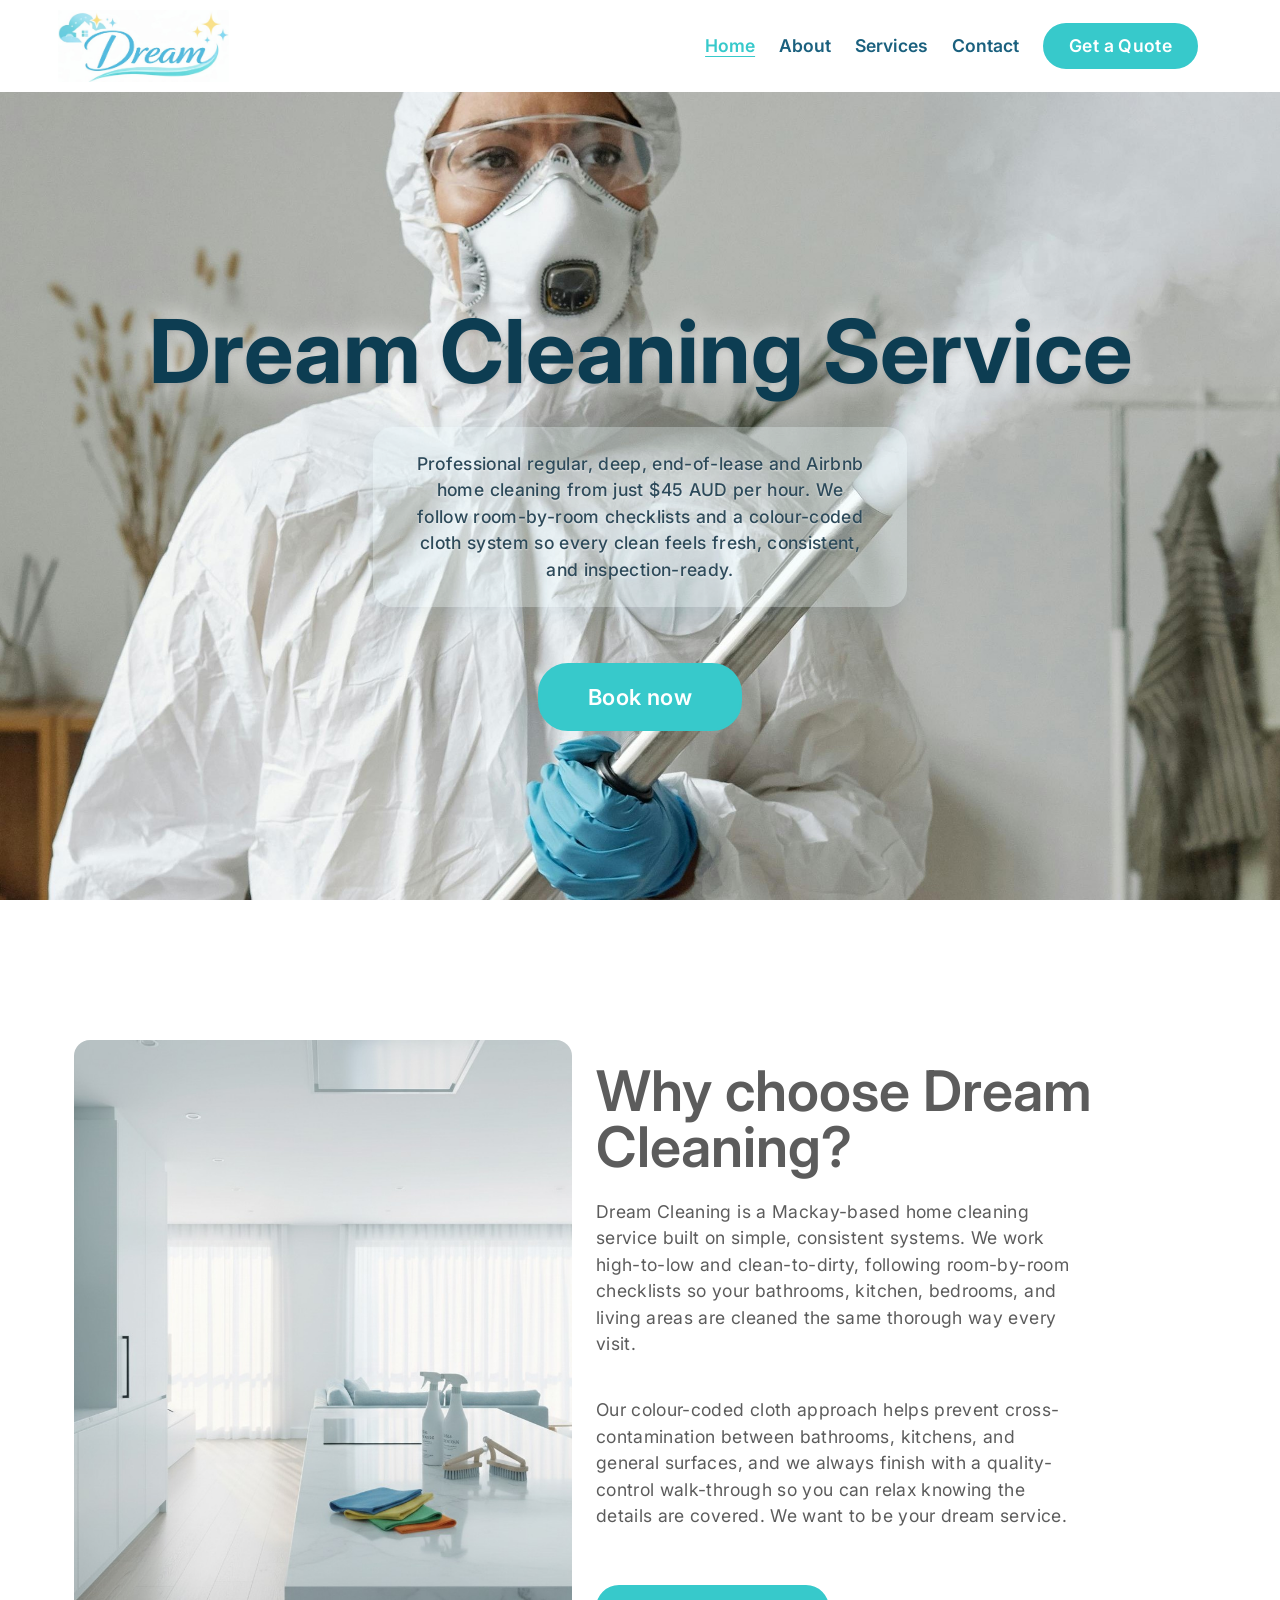
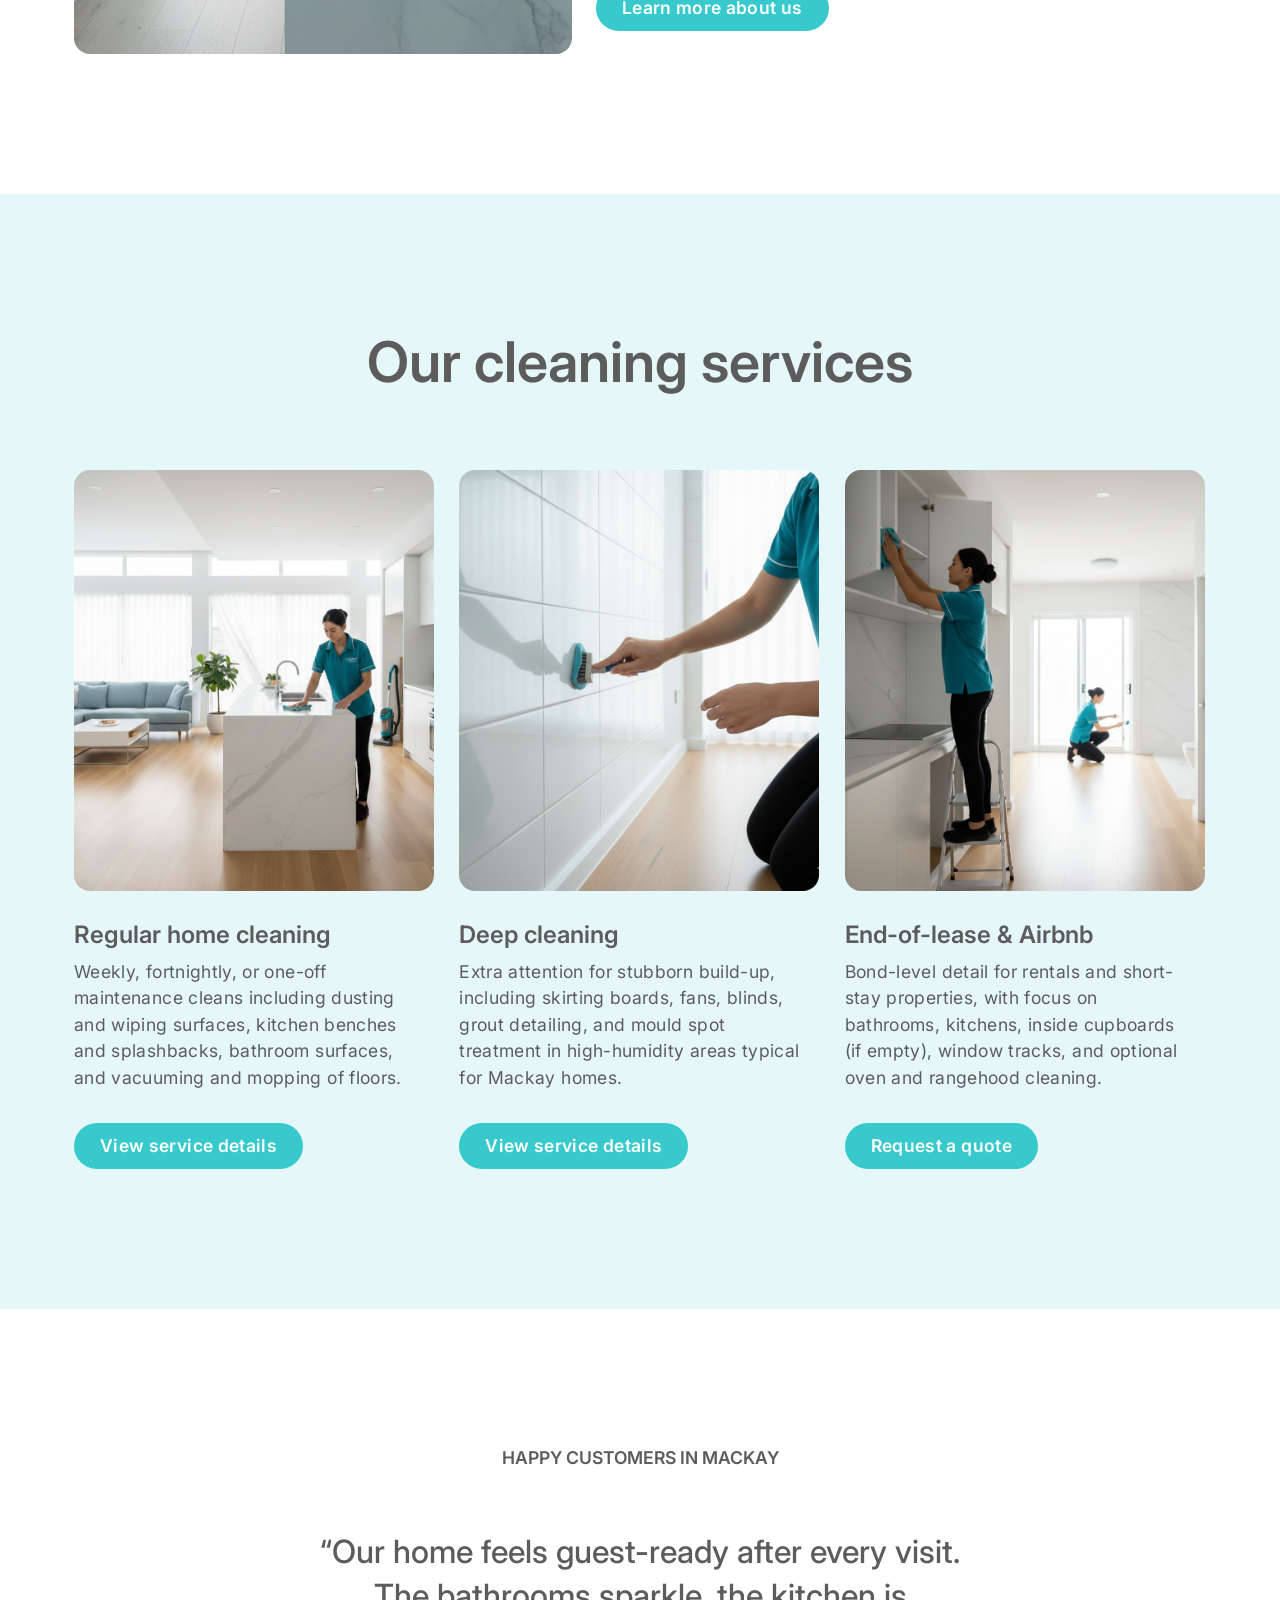
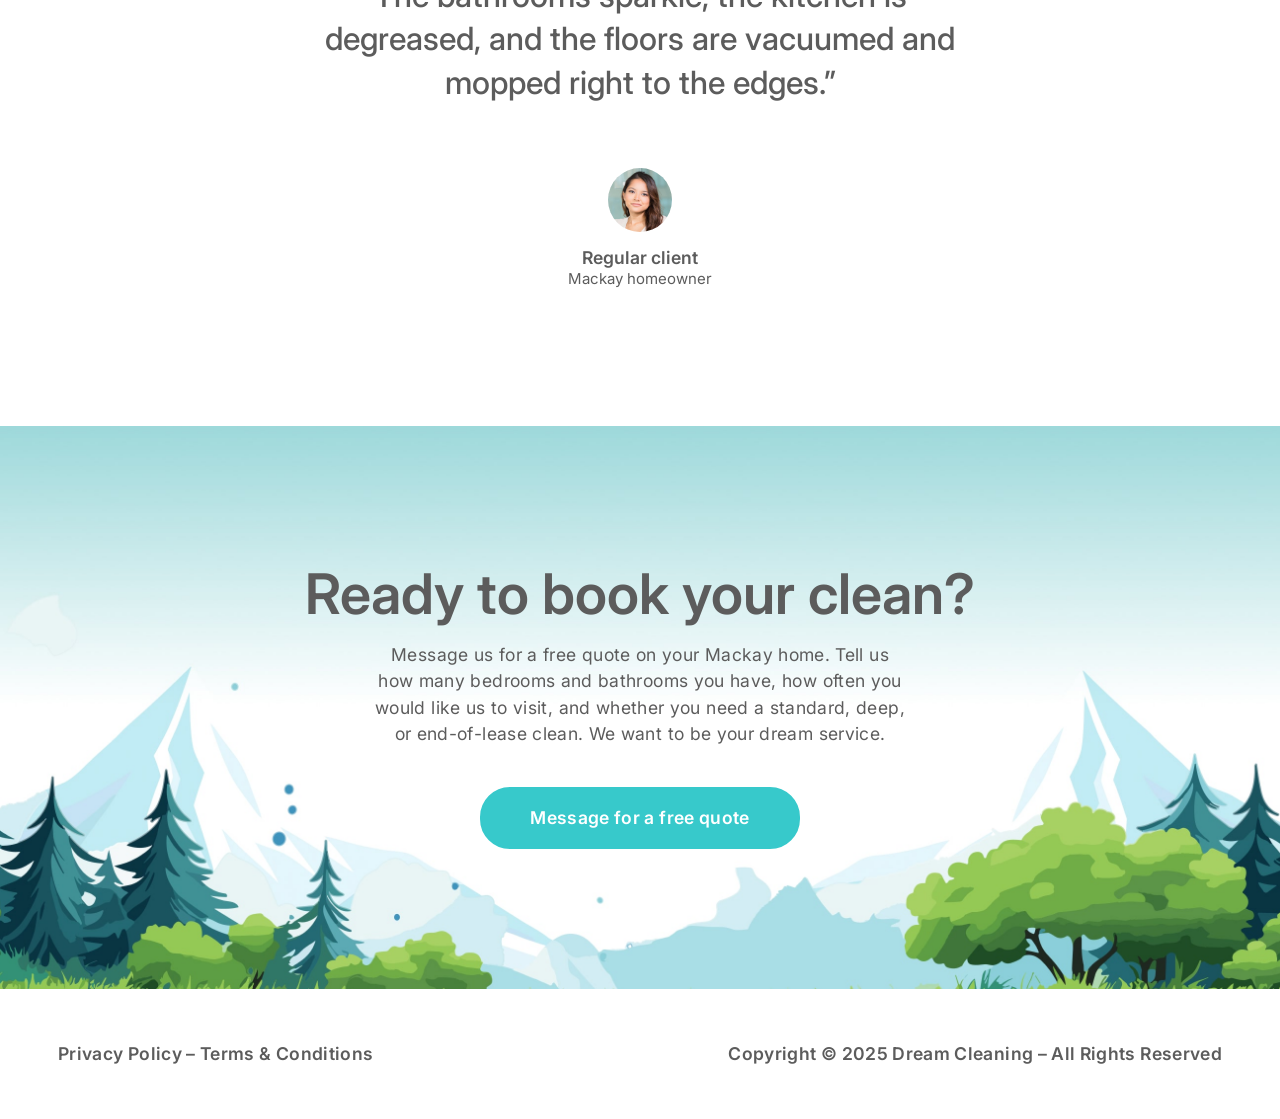
==== index.html @ e66a00f9 "Add initial Dream Cleaning website Add full site scaffold and assets for the Dream Cleaning website." ====
<!DOCTYPE html>
<html lang="en">

<head>
  <meta charset="UTF-8" />
  <meta name="viewport" content="width=device-width, initial-scale=1.0" />
  <link rel="icon" type="image/png" href="images/favicon.png" />
  <title>Dream Cleaning Service | Home Cleaning in Mackay</title>
  <link rel="stylesheet" href="css/style.css" />
</head>

<body>
  <div class="wrapper">
    <header class="header">
      <div class="header__container">
        <a href="index.html" class="header__logo logo"><img src="images/logo.png" alt="Dream Cleaning" /></a>
        <div class="header__navigation">
          <div class="header__menu menu">
            <nav class="menu__body">
              <nav class="menu__body">
                <ul class="menu__list">
                  <li class="menu__item"><a href="index.html" class="menu__link menu__link--active">Home</a></li>
                  <li class="menu__item"><a href="about.html" class="menu__link">About</a></li>
                  <li class="menu__item"><a href="services.html" class="menu__link">Services</a></li>
                  <li class="menu__item"><a href="contact.html" class="menu__link">Contact</a></li>
                </ul>
                <a href="contact.html" class="actions-header__button">Get a Quote</a>
              </nav>
          </div>
          <div class="header__actions actions-header">
            <button type="button" class="menu__icon icon-menu"><span></span></button>
          </div>
        </div>
      </div>
    </header>
    <main class="page">
      <section class="page__main main">
        <div class="main__container">
          <h1 class="main__title">Dream Cleaning Service</h1>
          <div class="main__text">
            Professional regular, deep, end-of-lease and Airbnb home cleaning from just $45 AUD per hour. We follow
            room-by-room checklists and a colour-coded cloth system so every clean feels fresh, consistent, and
            inspection-ready.
          </div>
          <a href="#" class="main__button">Book now</a>
        </div>
      </section>
      <section class="page__about about">
        <div class="about__container">
          <div class="about__image"><img src="images/Home/Home-About.jpg" alt="img" /></div>
          <div class="about__content">
            <h2 class="about__title title">Why choose Dream Cleaning?</h2>
            <div class="about__text">
              <p>
                Dream Cleaning is a Mackay-based home cleaning service built on simple, consistent systems. We work
                high-to-low and clean-to-dirty, following room-by-room checklists so your bathrooms, kitchen,
                bedrooms, and living areas are cleaned the same thorough way every visit.
              </p>
              <p>
                Our colour-coded cloth approach helps prevent cross-contamination between bathrooms, kitchens, and
                general surfaces, and we always finish with a quality-control walk-through so you can relax knowing
                the details are covered. We want to be your dream service.
              </p>
            </div>
            <a href="about.html" class="about__button button">Learn more about us</a>
          </div>
        </div>
      </section>
      <section class="page__services services">
        <div class="services__container">
          <h2 class="services__title title">Our cleaning services</h2>
          <div class="services__row">
            <div class="services__column">
              <div class="services__item item-services">
                <a class="item-services__top" href="#">
                  <div class="item-services__image">
                    <img src="images/Home/Home-Service-1.png" alt="img" />
                  </div>
                  <h3 class="item-services__title">Regular home cleaning</h3>
                </a>
                <div class="item-services__text">
                  Weekly, fortnightly, or one-off maintenance cleans including dusting and wiping surfaces, kitchen
                  benches and splashbacks, bathroom surfaces, and vacuuming and mopping of floors.
                </div>
                <a href="services.html" class="item-services__button button">View service details</a>
              </div>
            </div>
            <div class="services__column">
              <div class="services__item item-services">
                <a class="item-services__top" href="#">
                  <div class="item-services__image">
                    <img src="images/Home/Home-Service-2.png" alt="img" />
                  </div>
                  <h3 class="item-services__title">Deep cleaning</h3>
                </a>
                <div class="item-services__text">
                  Extra attention for stubborn build-up, including skirting boards, fans, blinds, grout detailing, and
                  mould spot treatment in high-humidity areas typical for Mackay homes.
                </div>
                <a href="services.html" class="item-services__button button">View service details</a>
              </div>
            </div>
            <div class="services__column">
              <div class="services__item item-services">
                <a class="item-services__top" href="#">
                  <div class="item-services__image">
                    <img src="images/Home/Home-Service-3.png" alt="img" />
                  </div>
                  <h3 class="item-services__title">End-of-lease & Airbnb</h3>
                </a>
                <div class="item-services__text">
                  Bond-level detail for rentals and short-stay properties, with focus on bathrooms, kitchens, inside
                  cupboards (if empty), window tracks, and optional oven and rangehood cleaning.
                </div>
                <a href="services.html" class="item-services__button button">Request a quote</a>
              </div>
            </div>
          </div>
        </div>
      </section>
      <section class="page__testimonial testimonial">
        <div class="testimonial__container">
          <h3 class="testiomonial__caption">Happy customers in Mackay</h3>
          <h2 class="testimonial__title title">
            “Our home feels guest-ready after every visit. The bathrooms sparkle, the kitchen is degreased, and the
            floors are vacuumed and mopped right to the edges.”
          </h2>
          <div class="testimonial__item item-testimonial">
            <div class="item-testimonial__image">
              <img src="images/Home/Home-Testimonial.jpg" alt="user" />
            </div>
            <h4 class="item-testimonial__title">Regular client</h4>
            <div class="item-testimonial__caption">Mackay homeowner</div>
          </div>
        </div>
      </section>
      <section class="page__outro outro outro_home">
        <div class="outro__container">
          <h2 class="outro__title title">Ready to book your clean?</h2>
          <div class="outro__text">
            Message us for a free quote on your Mackay home. Tell us how many bedrooms and bathrooms you have, how
            often you would like us to visit, and whether you need a standard, deep, or end-of-lease clean. We want to
            be your dream service.
          </div>
          <a href="contact.html" class="outro__button button">Message for a free quote</a>
        </div>
      </section>
    </main>
    <footer class="footer">
      <div class="footer__container">
        <a href="#" class="footer__policy">Privacy Policy – Terms & Conditions</a>
        <div class="footer__copyright">Copyright © 2025 Dream Cleaning – All Rights Reserved</div>
      </div>
    </footer>
  </div>
  <script src="js/script.js"></script>
</body>

</html>
---- css/style.css ----
@import url("reset.css");

@import url("https://fonts.googleapis.com/css?family=Inter:regular,500,600,700&display=swap");

:root {
  /* Dream Cleaning theme (logo + brochure) */
  --color-primary: #1A607E;
  --color-accent: #37C9CB;
  --color-secondary: #44A4CA;
  --color-bg-light: #E6F7FA;
  --color-text: #5C5C5C;
  --color-text-heading: #1A607E;
  --color-success: #61D8CC;
  --color-accent-gold: #FCCD47;
  --color-white: #FFFFFF;
}

/* ************COMMON************ */

.logo {
  font-weight: 700;
  font-size: 2.25rem;
}

body {
  font-family: "Inter", sans-serif;
  font-size: 1.1rem;
  color: var(--color-text);
}

[class*="__container"] {
  max-width: 72.624rem;
  margin: 0 auto;
  padding: 0 0.938rem;
}

.button {
  font-weight: 600;
  display: inline-block;
  padding: 0.75rem 1.5rem;
  border-radius: 30px;
  transition: all 0.3s;
  color: var(--color-white);
  background-color: var(--color-accent);
  border: 2px solid var(--color-accent);
  letter-spacing: 0.02em;
}

.button:hover {
  background-color: var(--color-primary);
  border-color: var(--color-primary);
  color: var(--color-white);
}

.title {
  font-size: 3.5rem;
  font-weight: 600;
}

.wrapper {
  min-height: 100%;
  display: -webkit-box;
  display: -ms-flexbox;
  display: flex;
  -webkit-box-orient: vertical;
  -webkit-box-direction: normal;
  -ms-flex-direction: column;
  flex-direction: column;
  overflow: hidden;
}

/* ************HEADER************ */

.header {
  position: absolute;
  top: 0;
  left: 0;
  width: 100%;
  background: var(--color-white);
  z-index: 1000;
}

.header__container {
  display: flex;
  align-items: center;
  justify-content: space-between;
  min-height: 5.75rem;
  flex-wrap: wrap;
  max-width: 74.624rem;
}

.header__logo {
  position: relative;
  z-index: 2;
}

.header__logo img {
  height: 72px;
  width: auto;
  display: block;
}

.header__navigation {
  display: flex;
  align-items: center;
  gap: 1.5rem;
  flex-wrap: wrap;
}

.menu__body {
  display: flex;
  align-items: center;
  gap: 1.5rem;
}

.menu__link {
  font-weight: 600;
  position: relative;
  color: var(--color-primary);
}

.menu__link:hover {
  color: var(--color-accent);
}

.menu__link--active {
  color: var(--color-accent);
  text-decoration: underline;
  text-underline-offset: 0.25em;
}

.actions-header {
  display: flex;
  align-items: center;
  gap: 0.624rem;
}

.icon-menu {
  display: none;
}

.actions-header__button {
  font-weight: 600;
  display: inline-block;
  padding: 0.75rem 1.5rem;
  border-radius: 30px;
  transition: all 0.3s;
  position: relative;
  z-index: 2;
  color: var(--color-white);
  background-color: var(--color-accent);
  border: 2px solid var(--color-accent);
  letter-spacing: 0.02em;
}

.actions-header__button:hover {
  background-color: var(--color-primary);
  border-color: var(--color-primary);
  color: var(--color-white);
}

/* ****************PAGES**************** */
.page__main {
  padding-bottom: 160px;
}

/* *****************HOME**************** */

.main {
  background: url("../images/Home/Home-Hero.jpg") center / cover no-repeat;
  min-height: 100vh;
}

.main__container {
  display: flex;
  flex-direction: column;
  justify-content: center;
  align-items: center;
  text-align: center;
  padding-top: 19.188rem;
}

.main__caption {
  text-transform: uppercase;
  margin-bottom: 1rem;
  font-weight: 600;
  color: #0d3d52;
  text-shadow: 0 0 20px rgba(255, 255, 255, 0.9), 0 1px 3px rgba(0, 0, 0, 0.15), 0 2px 6px rgba(0, 0, 0, 0.1);
}

.main__title {
  font-size: 5.5rem;
  font-weight: 700;
  margin-bottom: 2rem;
  color: #0d3d52;
  text-shadow: 0 0 24px rgba(255, 255, 255, 0.95), 0 2px 4px rgba(0, 0, 0, 0.2), 0 4px 12px rgba(0, 0, 0, 0.12);
}

.main__text {
  margin-bottom: 3.5rem;
  max-width: 33.375rem;
  padding: 1.5rem 2.25rem;
  line-height: 150%;
  letter-spacing: 0.02em;
  font-weight: 500;
  color: #2d4a5a;
  background: rgba(230, 247, 250, 0.3);
  border-radius: 20px;
  box-shadow: 0 4px 24px rgba(26, 96, 126, 0.08);
  text-shadow: 0 1px 2px rgba(255, 255, 255, 0.6);
}

.main__button {
  font-weight: 600;
  display: inline-block;
  padding: 1.25rem 3rem;
  border-radius: 30px;
  transition: all 0.3s;
  color: var(--color-white);
  background-color: var(--color-accent);
  border: 2px solid var(--color-accent);
  letter-spacing: 0.02em;
  font-size: 1.375rem;
  line-height: 110%;
}

.main__button:hover {
  background-color: var(--color-primary);
  border-color: var(--color-primary);
  color: var(--color-white);
}

.outro_home {
  background: url("../images/Home/CTA.jpg") center / cover no-repeat;
}

/* ************ABOUT**************** */

.main_about {
  background: url("../images/About/About-Hero.jpg") center / cover no-repeat;
}

.about__container {
  display: flex;
  align-items: center;
  justify-content: space-between;
  gap: 1.5rem;
  padding-top: 8.75rem;
  padding-bottom: 8.75rem;
}

.about__image {
  position: relative;
  max-width: 552px;
  height: 614px;
}

.about__image img {
  border-radius: 16px;
  max-width: 100%;
  height: 100%;
  object-fit: cover;
}

.about__title {
  margin-bottom: 1.5rem;
}

.about__text {
  max-width: 30rem;
  letter-spacing: 0.02em;
  line-height: 150%;
  margin-bottom: 3.5rem;
}

.about__text p:not(:last-child) {
  margin-bottom: 2.5rem;
}

.outro_about {
  background: url("../images/About/CTA.jpg") center / cover no-repeat;
}

/* **************SERVICES**************** */

.main_services {
  background: url("../images/Services/Services-Hero.jpg") center / cover no-repeat;
}

.services {
  background-color: var(--color-bg-light);
}

.services__container {
  padding-top: 8.75rem;
  padding-bottom: 8.75rem;
}

.services__title {
  text-align: center;
  margin-bottom: 5rem;
}

.services__row {
  display: grid;
  grid-template-columns: repeat(3, 1fr);
  gap: 1.5rem;
}

.item-services {
  display: flex;
  flex-direction: column;
  align-items: start;
  min-height: 100%;
}

.item-services__image {
  margin-bottom: 2rem;
  max-width: 360px;
  height: 421px;
}

.item-services__image img {
  max-width: 100%;
  height: 100%;
  object-fit: cover;
  border-radius: 16px;
}

.item-services__title {
  font-size: 1.5rem;
  font-weight: 600;
  margin-bottom: 0.75rem;
}

.item-services__text {
  max-width: 21.5rem;
  line-height: 150%;
  margin-bottom: 2rem;
  flex-grow: 1;
  letter-spacing: 0.02em;
}

.item-services__button:hover {
  background-color: var(--color-primary);
  border-color: var(--color-primary);
  color: var(--color-white);
}

.outro_services {
  background: url("../images/Services/CTA.jpg") center / cover no-repeat;
}

/* ************TESTIMONIAL**************** */

.testimonial__container {
  display: flex;
  justify-content: center;
  align-items: center;
  text-align: center;
  flex-direction: column;
  padding-top: 8.75rem;
  padding-bottom: 8.75rem;
}

.testiomonial__caption {
  margin-bottom: 4rem;
  font-weight: 600;
  text-transform: uppercase;
}

.testimonial__title {
  margin-bottom: 4rem;
  font-size: 2rem;
  max-width: 40.75rem;
  line-height: 136%;
  font-weight: 500;
}

.item-testimonial__image {
  max-width: 64px;
  margin: 0 auto;
  margin-bottom: 1.063rem;
  height: 64px;
}

.item-testimonial__image img {
  width: 100%;
  height: 100%;
  object-fit: cover;
  border-radius: 50%;
}

.item-testimonial__title {
  margin-bottom: 0.25rem;
  font-weight: 600;
}

.item-testimonial__caption {
  font-size: 0.938rem;
}

/* ****************OUTRO**************** */

.outro__container {
  padding-top: 8.75rem;
  padding-bottom: 8.75rem;
  display: flex;
  flex-direction: column;
  justify-content: center;
  align-items: center;
  text-align: center;
}

.outro__title {
  margin-bottom: 1.25rem;
}

.outro__text {
  max-width: 33.625rem;
  line-height: 150%;
  margin-bottom: 2.5rem;
  letter-spacing: 0.02em;
}

.outro__button {
  padding: 1.25rem 3rem;
}

/* ****************FOOTER**************** */

.footer {
  line-height: 150%;
}

.footer__container {
  padding-top: 3.25rem;
  padding-bottom: 3.25rem;
  max-width: 74.624rem;
  display: grid;
  grid-template-columns: 1fr 1fr;
  align-items: center;
}

.footer__policy {
  font-weight: 600;
  letter-spacing: 0.02em;
  justify-self: start;
}

.footer__copyright {
  font-weight: 600;
  letter-spacing: 0.02em;
  justify-self: end;
}

/* ****************ABOUT PAGE**************** */
.main__text_pages {
  max-width: 37.5rem;
}

.main__container_pages {
  padding-top: 300px;
}

.main_pages {
  min-height: 676px !important;
}

/* ****************SERVICES PAGE**************** */
.services-page__container {
  padding-top: 160px;
}

.services-page__item {
  margin-bottom: 132px;
}

.services-page__item:not(:last-child) {
  padding-bottom: 132px;
  margin-bottom: 132px;
  border-bottom: 1px solid rgba(48, 58, 77, 0.4);
}

.services-page__column {
  display: flex;
  align-items: center;
  gap: 97px;
}

.services-page__title {
  margin-bottom: 24px;
}

.services-page__text {
  margin-bottom: 56px;
  max-width: 480px;
  font-size: 18px;
  line-height: 150%;
  letter-spacing: 0.02em;
}

.services-page__text p:not(:last-child) {
  margin-bottom: 20px;
}

.services-page__img {
  max-width: 552px;
  height: 614px;
}

.services-page__img img {
  width: 100%;
  height: 100%;
  object-fit: cover;
  border-radius: 16px;
}

/* ****************CONTACT PAGE****************/

.main_contact {
  background: url("../images/Contact/Contact-Hero.jpg") center / cover no-repeat;
}

.contact__container {
  display: flex;
  justify-content: space-between;
  gap: 109px;
  padding-top: 140px;
  padding-bottom: 140px;
}

.contact__title {
  margin-bottom: 48px;
  font-weight: 600;
  line-height: 110%;
  font-size: 40px;
}

.connect-contact {
  display: flex;
  flex-direction: column;
  align-items: start;
  row-gap: 32px;
  margin-bottom: 40px;
  padding-bottom: 40px;
  border-bottom: 1px solid var(--color-bg-light);
}

.connect-contact__item {
  display: inline-flex;
  align-items: center;
  gap: 24px;
}

.connect-contant__type {
  margin-bottom: 4px;
  font-size: 18px;
  font-weight: 600;
  letter-spacing: 0.04em;
  line-height: 110%;
  text-transform: uppercase;
}

.connect-contact__label {
  font-size: 22px;
  line-height: 150%;
  letter-spacing: 0.02em;
}

.contact__links {
  display: flex;
  align-items: center;
  gap: 12px;
}

.contact__text {
  max-width: 545px;
  font-size: 18px;
  line-height: 150%;
}

.contact__text p:not(:last-child) {
  margin-bottom: 15px;
}

/* Map section (contact page) – full-width strip, same as original */
.page__map {
  width: 100%;
  overflow: hidden;
  padding: 0;
  margin: 0;
}

.page__map iframe {
  display: block;
  width: 100%;
  height: 482px;
  border: 0;
}

/* **************REVIEWS PAGE**************** */
.reviews__container {
  padding-top: 160px;
  padding-bottom: 160px;
}

.reviews__row {
  display: grid;
  grid-template-columns: repeat(3, 1fr);
  column-gap: 24px;
  row-gap: 96px;
}

.reviews__column {
  border: 1px solid var(--color-bg-light);
  border-radius: 8px;
}

.reviews__item {
  padding-top: 48px;
  padding-bottom: 56px;
  padding-right: 32px;
  padding-left: 32px;
}

.item-reviews {
  text-align: center;
  display: flex;
  flex-direction: column;
  justify-content: center;
  align-items: center;
}

.item-reviews__img {
  max-width: 46px;
  height: 36px;
  margin: 0 auto;
  margin-bottom: 46px;
}

.item-reviews__img img {
  width: 100%;
  height: 100%;
  object-fit: cover;
}

.item-reviews__text {
  margin-bottom: 40px;
  font-size: 18px;
  letter-spacing: 0.02em;
  line-height: 150%;
}

.item-reviews__author {
  font-weight: 600;
  font-size: 18px;
  letter-spacing: 0.01em;
  margin-bottom: 10px;
}

.item-reviews__geo {
  font-size: 14px;
  letter-spacing: 0.002em;
}

/* ******************PRICING PAGE******************** */
.pricing__container {
  padding-top: 140px;
  padding-bottom: 140px;
  display: flex;
  flex-direction: column;
  justify-content: center;
  align-items: center;
}

.pricing__caption {
  font-size: 24px;
  font-weight: 600;
  margin-bottom: 12px;
  letter-spacing: 4%;
}

.pricing__title {
  font-weight: 600;
  font-size: 72px;
  margin-bottom: 24px;
}

.pricing__text {
  font-size: 22px;
  letter-spacing: 2%;
  margin-bottom: 88px;
}

.pricing__row {
  display: flex;
  align-items: start;
  gap: 24px;
}

.pricing__column {
  border: 2px solid var(--color-bg-light);
  border-radius: 8px;
}

.pricing__item {
  padding: 40px;
  padding-bottom: 48px;
}

.item-pricing__info {
  padding-bottom: 32px;
  border-bottom: 1px solid var(--color-bg-light);
  margin-bottom: 32px;
}

.item-pricing__label {
  font-weight: 600;
  font-size: 18px;
  letter-spacing: 1%;
  margin-bottom: 16px;
}

.item-pricing__cost {
  font-size: 72px;
  font-weight: 600;
  margin-bottom: 16px;
}

.item-pricing__list {
  margin-bottom: 64px;
}

.item-pricing__item {
  display: flex;
  align-items: center;
  gap: 6px;
}

.item-pricing__item::before {
  content: "";
  background: url("../img/pricing/check.svg") 0 0 no-repeat;
  width: 16px;
  height: 18px;
}

.item-pricing__item:not(:last-child) {
  margin-bottom: 12px;
}

.item-pricing__button {
  display: inline-block;
  font-size: 22px;
  letter-spacing: 0.02em;
  font-weight: 600;
  color: var(--color-white);
  padding: 20px 82px;
  background-color: var(--color-accent);
  border: 2px solid var(--color-accent);
  border-radius: 30px;
  transition: all 0.3s;
}

.item-pricing__button:hover {
  background-color: var(--color-primary);
  border-color: var(--color-primary);
  color: var(--color-white);
}

.team {
  background-color: var(--color-bg-light);
}

.team__container {
  padding-top: 140px;
  padding-bottom: 140px;
  display: flex;
  flex-direction: column;
  justify-content: center;
  align-items: center;
}

.team__title {
  text-align: center;
  margin-bottom: 96px;
  max-width: 483px;
}

.team__row {
  display: grid;
  column-gap: 24px;
  row-gap: 96px;
  grid-template-columns: repeat(3, 1fr);
}

.team__item {
  display: flex;
  flex-direction: column;
  justify-content: center;
  align-items: center;
}

.item-team__img {
  max-width: 360px;
  height: 363px;
  margin-bottom: 40px;
}

.item-team__img img {
  width: 100%;
  height: 100%;
  border-radius: 8px;
  object-fit: cover;
}

.item-team__name {
  max-width: 186px;
  font-size: 32px;
  font-weight: 600;
  line-height: 120%;
  text-align: center;
  margin-bottom: 12px;
}

.item-team__role {
  display: flex;
  align-items: center;
  gap: 6px;
  margin-bottom: 26px;
  letter-spacing: 2%;
}

.item-team__role span {
  display: flex;
  align-items: center;
  gap: 6px;
}

.item-team__role span::after {
  content: "";
  background: url("../img/team/icons/star.svg") 0 0 no-repeat;
  width: 12px;
  height: 12px;
}

.item-team__text {
  font-size: 16px;
  text-align: center;
  letter-spacing: 2%;
  line-height: 150%;
  max-width: 328px;
  margin-bottom: 20px;
}

.item-team__icons {
  display: flex;
  align-items: center;
  gap: 12px;
}

/* *************FAQ PAGE************** */
.faqs__container {
  padding-top: 140px;
  padding-bottom: 140px;
}

.faqs__title {
  text-align: center;
  margin-bottom: 80px;
}

.spollers-faq__item {
  width: 100%;
}

.spollers-faq__item:not(:last-child) {
  margin-bottom: 24px;
}

.spollers-faq__button {
  display: inline-block;
  border: 2px solid var(--color-bg-light);
  display: flex;
  align-items: center;
  justify-content: space-between;
  width: 100%;
  border-radius: 8px;
}

.spollers-faq__button span {
  padding-left: 40px;
  padding-top: 32px;
  padding-bottom: 32px;
  font-weight: 600;
}

.spollers-faq__button img {
  padding-right: 34.5px;
}

.spollers-faq__text {
  max-height: 0;
  overflow: hidden;
  width: 100%;
  display: block;
}

.spollers-faq__item.active .spollers-faq__text {
  max-height: 1000px;
  max-height: calc(1000px + 16px);
}

.spollers-faq__item.active .spollers-faq__button {
  border-bottom: none;
  border-radius: 8px 8px 0px 0px;
}

.spollers-faq__item.active .spollers-faq__button span {
  padding-bottom: 32px;
}

.spollers-faq__item.active .spollers-faq__button img {
  transform: translate(-34px, 0px) rotate(180deg);
}

.spollers-faq__inner {
  padding-top: 20px;
  padding-left: 40px;
  border: 2px solid var(--color-bg-light);
  border-radius: 0px 0px 8px 8px;
  line-height: 150%;
  padding-bottom: 20px;
  border-top: none;
  padding-right: 100px;
}

/* ****************TEAM PAGE**************** */
.director__container {
  padding-top: 140px;
  padding-bottom: 140px;
  display: flex;
  align-items: center;
  gap: 96px;
}

.director__title {
  margin-bottom: 16px;
}

.director__role {
  font-size: 22px;
  letter-spacing: 2%;
  margin-bottom: 40px;
}

.director__text {
  letter-spacing: 2%;
  line-height: 150%;
  max-width: 480px;
}

.director__text p:not(:last-child) {
  margin-bottom: 20px;
}

.director__img {
  max-width: 552px;
  height: 614px;
}

.director__img img {
  width: 100%;
  height: 100%;
  object-fit: cover;
  border-radius: 16px;
}

/* ****************GALLERY**************** */
.gallery__container {
  padding-bottom: 140px;
  padding-top: 140px;
}

.gallery__row {
  display: grid;
  grid-template-columns: repeat(3, 1fr);
  column-gap: 24px;
  row-gap: 96px;
  margin-bottom: 96px;
  justify-items: center;
}

.gallery__item {
  max-width: 360px;
  height: 407px;
}

.gallery__item img {
  width: 100%;
  height: 100%;
  object-fit: cover;
  border-radius: 16px;
}

.gallery__paggination {
  display: flex;
  align-items: center;
  justify-content: center;
  align-items: center;
  gap: 42px;
}

.gallery__paggination button:first-child {
  transform: translate(0px, 5px);
}

.gallery__paggination button:last-child {
  transform: rotate(-180deg) translate(0px, 5px);
}

.gallery_active {
  color: var(--color-white);
  padding: 10px 15px;
  background-color: var(--color-accent);
  border-radius: 100px;
  display: inline-block;
}

/* ****************RESOURCES**************** */
.resources__container {
  padding-top: 140px;
  padding-bottom: 140px;
  display: grid;
  grid-template-columns: repeat(3, 1fr);
  column-gap: 24px;
  row-gap: 96px;
  justify-items: center;
}

.resources__img {
  max-width: 360px;
  height: 330px;
  margin-bottom: 32px;
}

.resources__img img {
  width: 100%;
  height: 100%;
  object-fit: cover;
  border-radius: 12px;
}

.resources__title {
  font-weight: 600;
  font-size: 24px;
  margin-bottom: 12px;
}

.resources__text {
  letter-spacing: 2%;
  line-height: 150%;
  max-width: 243px;
  margin-bottom: 32px;
}

.resources__button {
  background-color: var(--color-accent);
  color: var(--color-white);
  font-weight: 600;
  letter-spacing: 0.02em;
  border: 2px solid var(--color-accent);
  border-radius: 30px;
  transition: all 0.3s;
}

.resources__button:hover {
  background-color: var(--color-primary);
  border-color: var(--color-primary);
  color: var(--color-white);
}

/* ****************ADAPTIVE**************** */

@media (max-width: 992px) {
  .services__row {
    grid-template-columns: 1fr;
    gap: 6rem;
    justify-items: center;
  }

  .item-services {
    text-align: center;
    align-items: center;
  }

  .page__main {
    padding-bottom: 80px;
  }
}

@media (min-width: 47.999rem) {
  .menu__list {
    display: flex;
    align-items: center;
    gap: 1.5rem;
    flex-wrap: wrap;
  }
}

@media (max-width: 995px) {
  .item-pricing__button {
    font-size: 19px;
  }
}

@media (max-width: 62.6875rem) {
  .resources__container {
    padding-top: 70px;
    padding-bottom: 70px;
    grid-template-columns: repeat(2, 1fr);
  }

  .gallery__paggination {
    gap: 27px;
  }

  .gallery__row {
    grid-template-columns: repeat(2, 1fr);
  }

  .team__row {
    grid-template-columns: repeat(2, 1fr);
    row-gap: 30px;
  }

  .director__container {
    flex-direction: column;
    padding-top: 70px;
    padding-bottom: 70px;
    gap: 10px;
    text-align: center;
  }

  .item-pricing {
    padding: 20px;
    padding-bottom: 30px;
  }

  .pricing__title {
    font-size: 39px;
  }

  .pricing__text {
    margin-bottom: 25px;
  }

  .item-pricing__button {
    padding: 16px 42px;
  }

  .footer__container {
    display: flex;
    flex-direction: column;
    align-items: center;
    padding: 2rem;
  }

  .footer__policy,
  .footer__copyright {
    justify-self: center;
    text-align: center;
    margin: 0.5rem 0;
  }

  .services-page__column {
    gap: 30px;
    font-size: 15px;
  }

  .services-page__title {
    font-size: 29px;
  }

  .reviews__row {
    grid-template-columns: repeat(2, 1fr);
    row-gap: 30px;
    column-gap: 10px;
  }

  .reviews__item {
    padding-left: 20px;
    padding-right: 20px;
    padding-bottom: 20px;
    padding-top: 20px;
    display: inline-block;
  }

  .item-reviews__text {
    font-size: 16px;
  }

  .item-reviews__author {
    font-size: 16px;
  }
}

@media (max-width: 47.999rem) {
  .spollers-faq__item.active .spollers-faq__button img {
    transform: translate(-10px, -10px) rotate(180deg);
  }

  .spollers-faq__button span {
    padding-top: 15px;
    padding-left: 10px;
    padding-bottom: 15px;
    font-weight: 600;
    font-size: 14px;
  }

  .spollers-faq__button img {
    padding-right: 10px;
  }

  .spollers-faq__inner {
    font-size: 16px;
    padding-left: 10px;
    line-height: 130%;
  }

  .pricing__container {
    text-align: center;
    padding-top: 70px;
    padding-bottom: 70px;
  }

  .pricing__row {
    flex-direction: column;
    justify-content: center;
    align-items: center;
  }

  .item-pricing__button {
    font-size: 17px;
    padding: 15px 32px;
  }

  .reviews__container {
    padding-top: 80px;
    padding-bottom: 80px;
  }

  .icon-menu {
    display: block;
    position: relative;
    -webkit-box-flex: 0;
    -ms-flex: 0 0 1.875rem;
    flex: 0 0 1.875rem;
    width: 1.875rem;
    height: 1.125rem;
    cursor: pointer;
    z-index: 5;
  }

  .icon-menu span,
  .icon-menu::before,
  .icon-menu::after {
    content: "";
    -webkit-transition: all 0.3s ease 0s;
    -o-transition: all 0.3s ease 0s;
    transition: all 0.3s ease 0s;
    right: 0;
    position: absolute;
    width: 100%;
    height: 0.125rem;
    background-color: #000;
  }

  .icon-menu::before {
    top: 0;
  }

  .icon-menu::after {
    bottom: 0;
  }

  .contact__container {
    flex-direction: column;
    padding-top: 80px;
    gap: 50px;
    padding-bottom: 80px;
  }

  .icon-menu span {
    top: calc(50% - 0.0625rem);
  }

  .menu-open .icon-menu span {
    width: 0;
  }

  .menu-open .icon-menu::before {
    top: calc(50% - 0.0625rem);
    -webkit-transform: rotate(-45deg);
    -ms-transform: rotate(-45deg);
    transform: rotate(-45deg);
  }

  .menu-open .icon-menu::after {
    bottom: calc(50% - 0.0625rem);
    -webkit-transform: rotate(45deg);
    -ms-transform: rotate(45deg);
    transform: rotate(45deg);
  }

  .menu__body {
    background-color: var(--color-white);
    position: fixed;
    top: 0;
    left: -100%;
    width: 100%;
    height: 100%;
    padding: 9.375rem 0.938rem 1.875rem 0.938rem;
    overflow: auto;
    flex-direction: column;
    row-gap: 5rem;
  }

  .menu__body::before {
    content: "";
    position: fixed;
    top: 0;
    left: -100%;
    width: 100%;
    min-height: 5.75rem;
    background-color: var(--color-white);
    border-bottom: 1px solid #000;
    z-index: 2;
  }

  .menu-open .menu__body {
    left: 0;
  }

  .menu-open .menu__body::before {
    left: 0;
  }

  .menu__item {
    text-align: center;
  }

  .menu__item:not(:last-child) {
    margin-bottom: 1.563rem;
  }

  .menu__link {
    font-size: 2rem;
  }

  .actions-header__button {
    padding: 0.75rem;
  }

  .main__container {
    padding-top: 12.5rem;
  }

  .main__container_pages {
    padding-top: 290px;
  }

  .main__title {
    font-size: 3rem;
  }

  .title {
    font-size: 2rem;
  }

  .about__content {
    display: flex;
    flex-direction: column;
    justify-content: center;
    align-items: center;
    text-align: center;
  }

  .about__container {
    flex-direction: column;
    padding-top: 4.375rem;
    padding-bottom: 4.375rem;
    gap: 4rem;
  }

  .services__container {
    padding-top: 4.375rem;
    padding-bottom: 4.375rem;
  }

  .testimonial__title {
    font-size: 1.5rem;
    margin-bottom: 2rem;
  }

  .testiomonial__caption {
    margin-bottom: 2rem;
  }

  .outro__container {
    padding-top: 4.375rem;
    padding-bottom: 4.375rem;
  }

  .logo {
    font-size: 1rem;
  }

  .services-page__column {
    flex-direction: column;
    justify-content: center;
    align-items: center;
    text-align: center;
    font-size: 20px;
    gap: 4rem;
  }
}

@media (max-width: 61.936rem) {
  .footer__container {
    flex-direction: column;
    justify-content: center;
    align-items: center;
    text-align: center;
    row-gap: 0.938rem;
  }

  .logo {
    font-size: 2rem;
  }
}

@media (max-width: 530px) {
  .reviews__row {
    grid-template-columns: 1fr;
  }

  .team__row {
    grid-template-columns: 1fr;
  }

  .gallery__row {
    grid-template-columns: 1fr;
  }

  .resources__container {
    grid-template-columns: 1fr;
  }
}
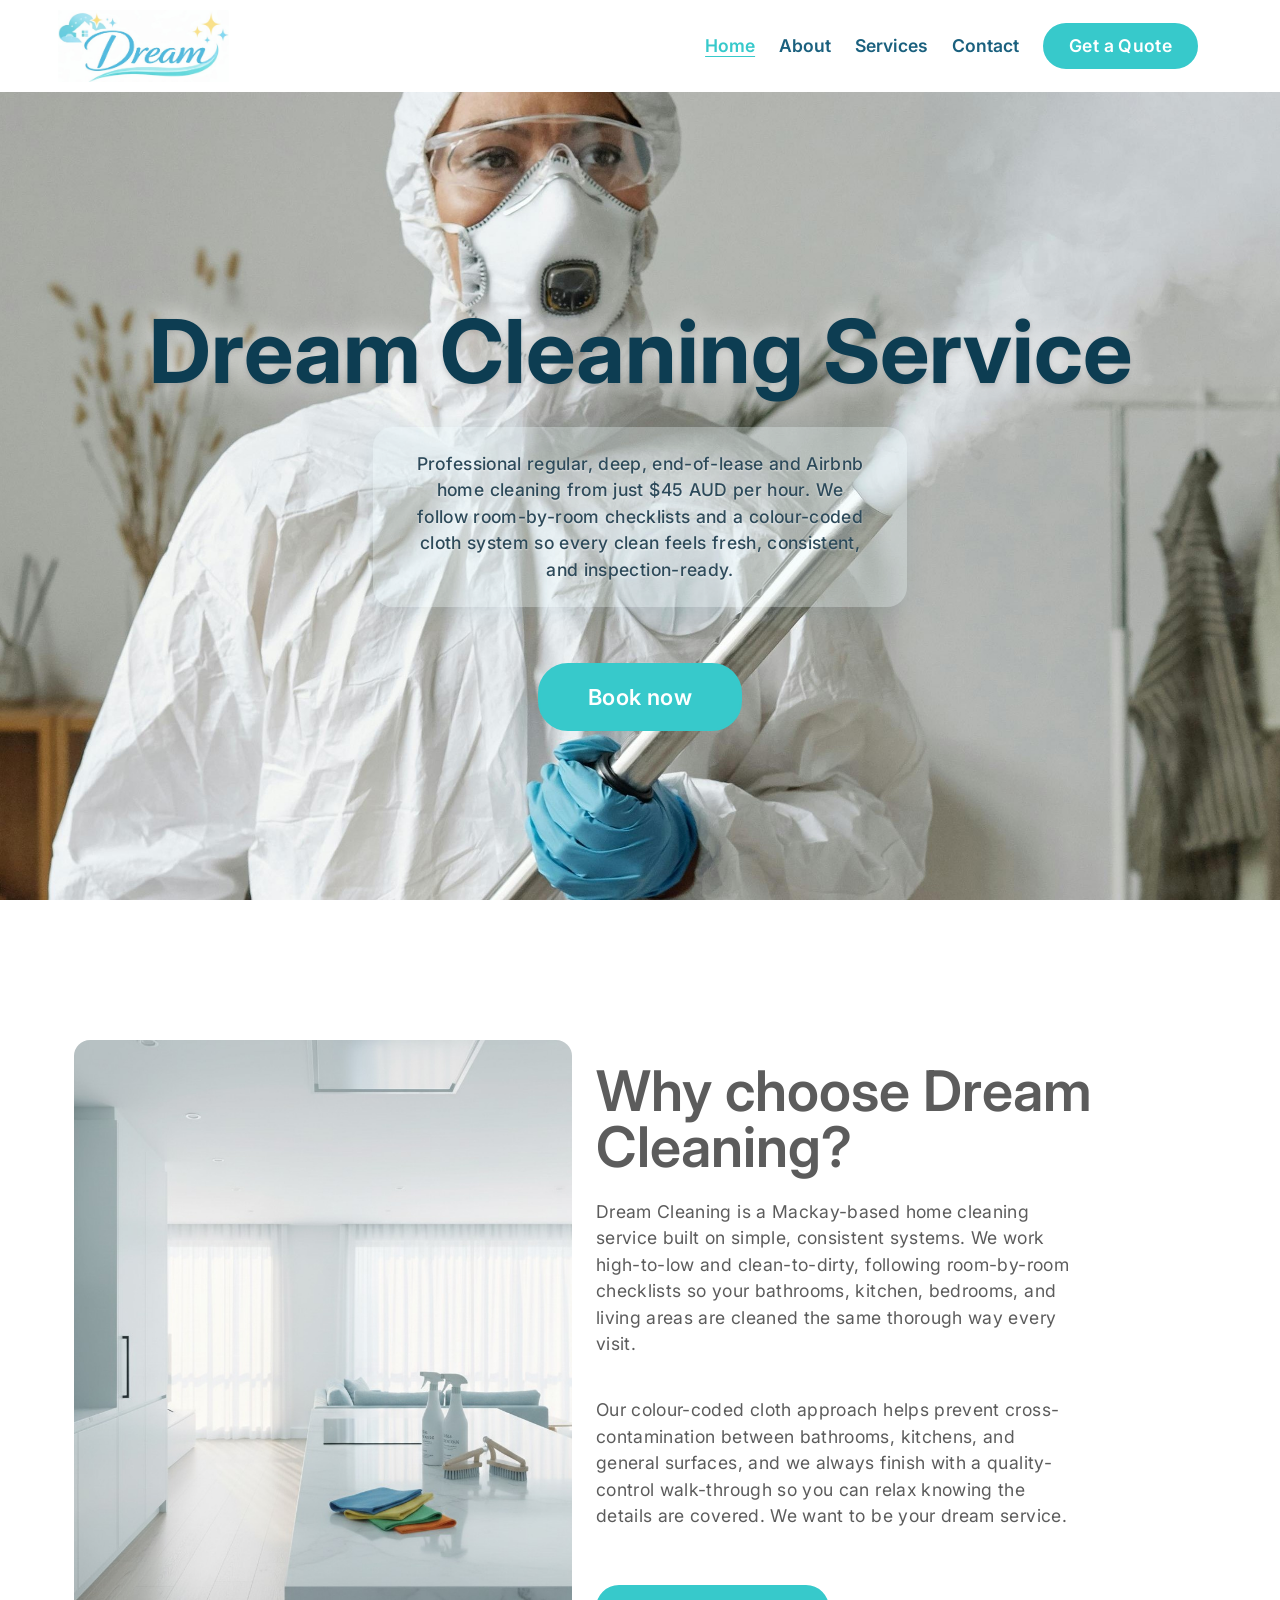
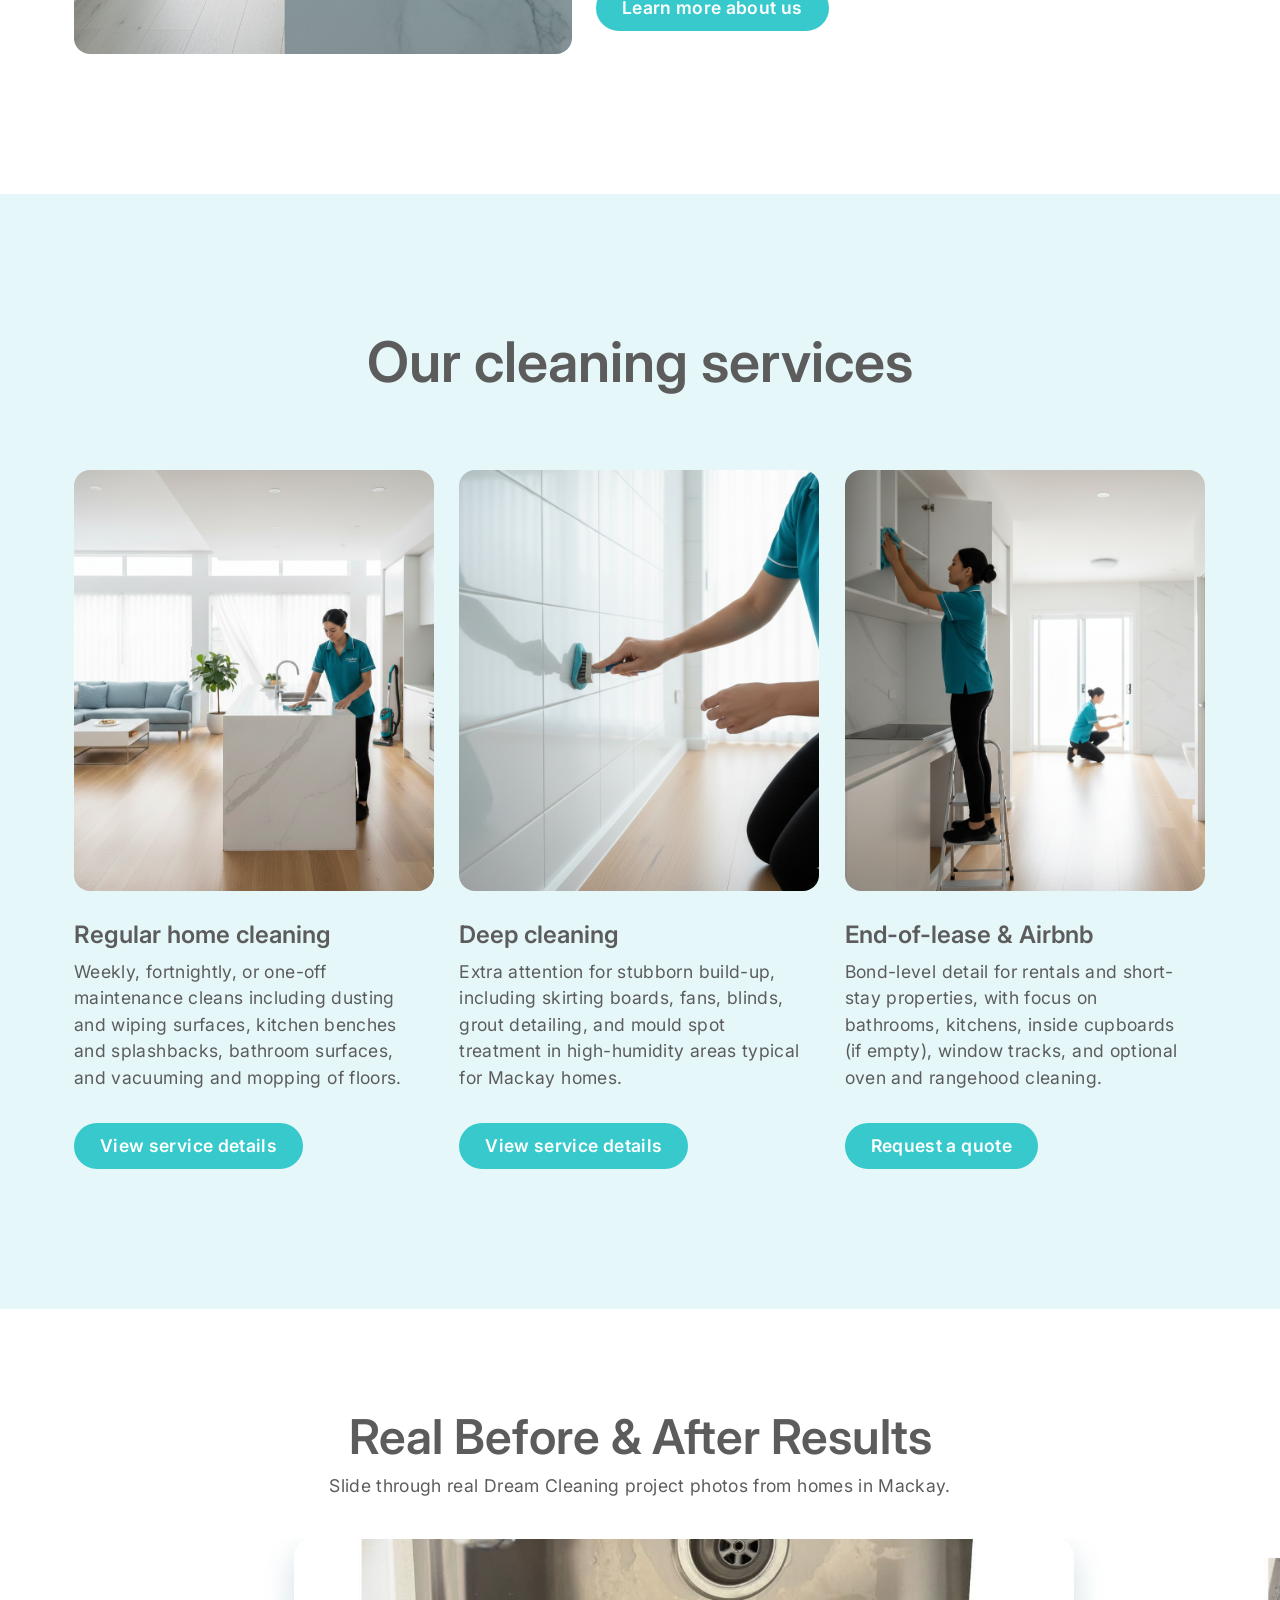
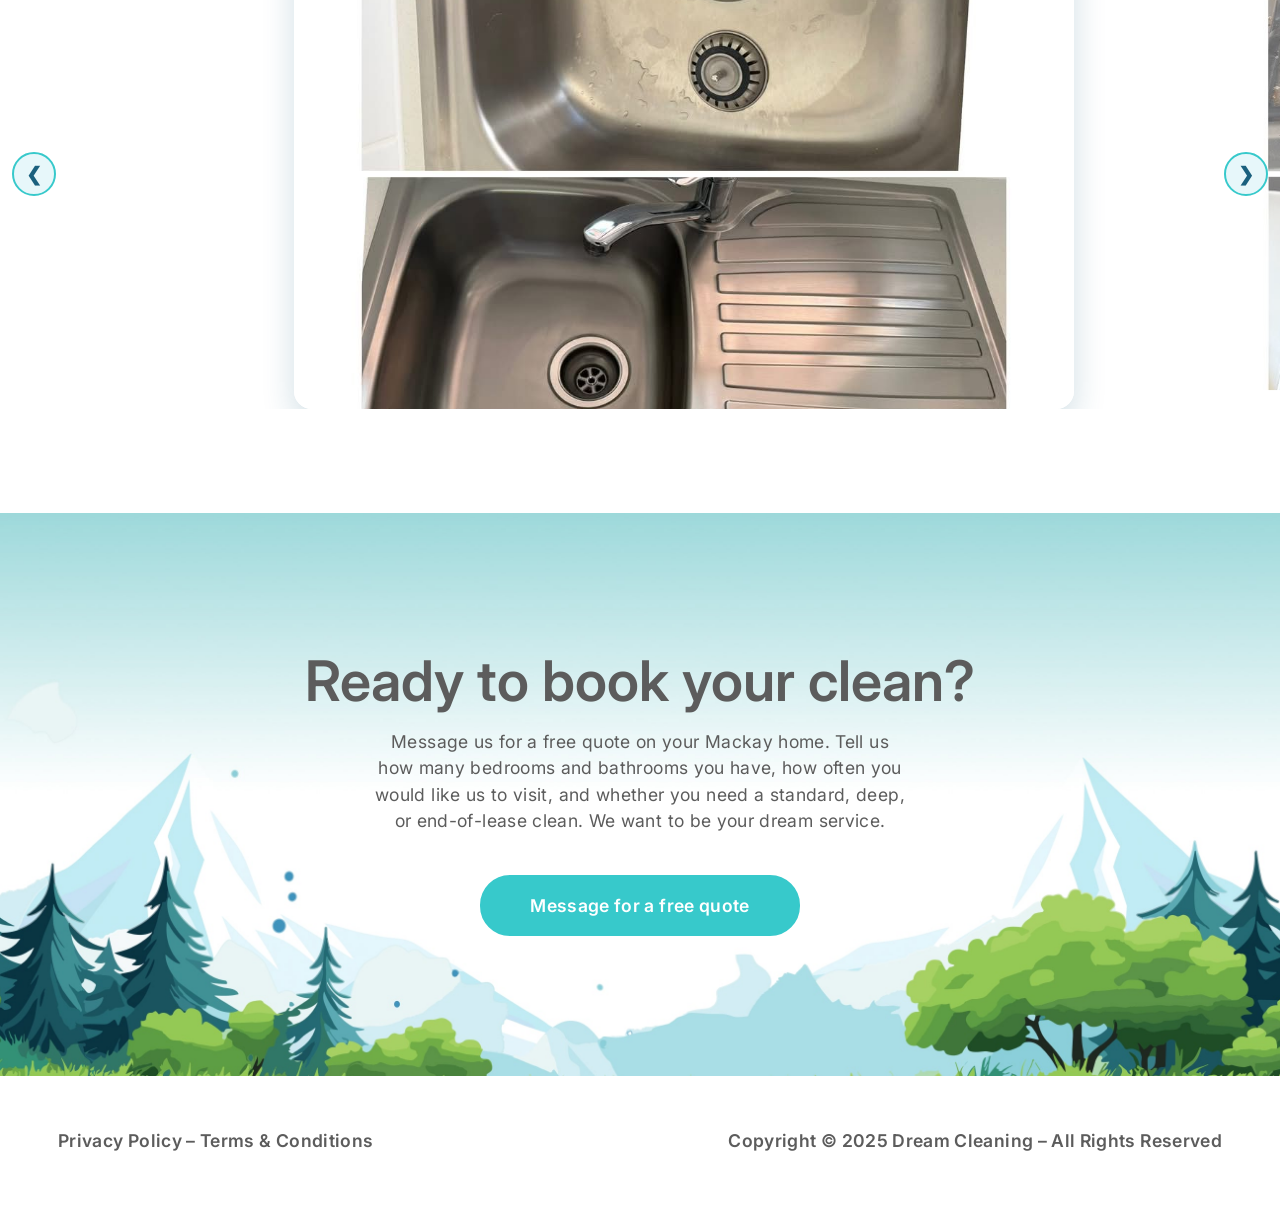
==== commit 3a0d54fc: "Added Before and After section to Home Page" ====
--- a/index.html
+++ b/index.html
@@ -118,19 +118,30 @@
           </div>
         </div>
       </section>
-      <section class="page__testimonial testimonial">
-        <div class="testimonial__container">
-          <h3 class="testiomonial__caption">Happy customers in Mackay</h3>
-          <h2 class="testimonial__title title">
-            “Our home feels guest-ready after every visit. The bathrooms sparkle, the kitchen is degreased, and the
-            floors are vacuumed and mopped right to the edges.”
-          </h2>
-          <div class="testimonial__item item-testimonial">
-            <div class="item-testimonial__image">
-              <img src="images/Home/Home-Testimonial.jpg" alt="user" />
+      <section class="page__results-carousel results-carousel">
+        <div class="results-carousel__container">
+          <h2 class="results-carousel__title title">Real Before & After Results</h2>
+          <p class="results-carousel__text">Slide through real Dream Cleaning project photos from homes in Mackay.</p>
+
+          <div class="results-carousel__viewport" data-results-carousel>
+            <button class="results-carousel__arrow results-carousel__arrow--prev" type="button" data-carousel-prev aria-label="Previous image">
+              <span aria-hidden="true">&#10094;</span>
+            </button>
+
+            <div class="results-carousel__track" data-carousel-track>
+              <article class="results-carousel__slide"><img src="images/Project_Photos/1.jpeg" alt="Before and after project photo 1" /></article>
+              <article class="results-carousel__slide"><img src="images/Project_Photos/2.jpeg" alt="Before and after project photo 2" /></article>
+              <article class="results-carousel__slide"><img src="images/Project_Photos/3.jpeg" alt="Before and after project photo 3" /></article>
+              <article class="results-carousel__slide"><img src="images/Project_Photos/4.jpeg" alt="Before and after project photo 4" /></article>
+              <article class="results-carousel__slide"><img src="images/Project_Photos/5.jpeg" alt="Before and after project photo 5" /></article>
+              <article class="results-carousel__slide"><img src="images/Project_Photos/6.jpeg" alt="Before and after project photo 6" /></article>
+              <article class="results-carousel__slide"><img src="images/Project_Photos/7.jpeg" alt="Before and after project photo 7" /></article>
+              <article class="results-carousel__slide"><img src="images/Project_Photos/8.jpeg" alt="Before and after project photo 8" /></article>
             </div>
-            <h4 class="item-testimonial__title">Regular client</h4>
-            <div class="item-testimonial__caption">Mackay homeowner</div>
+
+            <button class="results-carousel__arrow results-carousel__arrow--next" type="button" data-carousel-next aria-label="Next image">
+              <span aria-hidden="true">&#10095;</span>
+            </button>
           </div>
         </div>
       </section>
--- a/css/style.css
+++ b/css/style.css
@@ -351,53 +351,117 @@
   background: url("../images/Services/CTA.jpg") center / cover no-repeat;
 }
 
-/* ************TESTIMONIAL**************** */
-
-.testimonial__container {
-  display: flex;
-  justify-content: center;
-  align-items: center;
+/* ************RESULTS CAROUSEL**************** */
+
+.results-carousel__container {
+  max-width: 100%;
+  padding: 6.5rem 0;
+}
+
+.results-carousel__title {
   text-align: center;
-  flex-direction: column;
-  padding-top: 8.75rem;
-  padding-bottom: 8.75rem;
-}
-
-.testiomonial__caption {
-  margin-bottom: 4rem;
-  font-weight: 600;
-  text-transform: uppercase;
-}
-
-.testimonial__title {
-  margin-bottom: 4rem;
-  font-size: 2rem;
-  max-width: 40.75rem;
-  line-height: 136%;
-  font-weight: 500;
-}
-
-.item-testimonial__image {
-  max-width: 64px;
-  margin: 0 auto;
-  margin-bottom: 1.063rem;
-  height: 64px;
-}
-
-.item-testimonial__image img {
+  margin-bottom: 0.75rem;
+  font-size: clamp(2rem, 4vw, 3rem);
+}
+
+.results-carousel__text {
+  text-align: center;
+  max-width: 44rem;
+  margin: 0 auto 2.5rem;
+  line-height: 150%;
+  letter-spacing: 0.02em;
+}
+
+.results-carousel__viewport {
+  position: relative;
+  overflow: hidden;
+  width: 100%;
+  padding: 0 2.75rem;
+  touch-action: pan-y;
+}
+
+.results-carousel__track {
+  --slide-width: clamp(320px, 68vw, 780px);
+  --slide-height: clamp(220px, 42vw, 470px);
+  --slide-gap: 1.25rem;
+  --drag-offset: 0px;
+  display: flex;
+  gap: var(--slide-gap);
+  align-items: center;
+  will-change: transform;
+  transform: translateX(var(--track-offset, 0px)) translateX(var(--drag-offset));
+  transition: transform 0.45s ease;
+  opacity: 0;
+}
+
+.results-carousel__track.is-ready {
+  opacity: 1;
+}
+
+.results-carousel__track.is-dragging {
+  transition: none;
+  cursor: grabbing;
+}
+
+.results-carousel__slide {
+  flex: 0 0 var(--slide-width);
+  width: var(--slide-width);
+  height: var(--slide-height);
+  border-radius: 1.125rem;
+  overflow: hidden;
+  opacity: 0.35;
+  transform: scale(0.86);
+  transition: transform 0.45s ease, opacity 0.45s ease, box-shadow 0.45s ease;
+}
+
+.results-carousel__slide img {
   width: 100%;
   height: 100%;
   object-fit: cover;
+  display: block;
+}
+
+.results-carousel__slide.is-active {
+  opacity: 1;
+  transform: scale(1);
+  box-shadow: 0 14px 32px rgba(26, 96, 126, 0.2);
+}
+
+.results-carousel__slide.is-adjacent {
+  opacity: 0.62;
+  transform: scale(0.92);
+}
+
+.results-carousel__arrow {
+  position: absolute;
+  top: 50%;
+  transform: translateY(-50%);
+  width: 2.75rem;
+  height: 2.75rem;
   border-radius: 50%;
-}
-
-.item-testimonial__title {
-  margin-bottom: 0.25rem;
-  font-weight: 600;
-}
-
-.item-testimonial__caption {
-  font-size: 0.938rem;
+  border: 2px solid var(--color-accent);
+  background-color: rgba(230, 247, 250, 0.96);
+  color: var(--color-primary);
+  display: grid;
+  place-items: center;
+  font-size: 1.2rem;
+  font-weight: 700;
+  z-index: 3;
+  transition: all 0.3s ease;
+}
+
+.results-carousel__arrow--prev {
+  left: 0.75rem;
+}
+
+.results-carousel__arrow--next {
+  right: 0.75rem;
+}
+
+.results-carousel__arrow:hover {
+  background-color: var(--color-primary);
+  border-color: var(--color-primary);
+  color: var(--color-white);
 }
 
 /* ****************OUTRO**************** */
@@ -1398,13 +1462,8 @@
     padding-bottom: 4.375rem;
   }
 
-  .testimonial__title {
-    font-size: 1.5rem;
-    margin-bottom: 2rem;
-  }
-
-  .testiomonial__caption {
-    margin-bottom: 2rem;
+  .results-carousel__container {
+    padding: 4.375rem 0;
   }
 
   .outro__container {
@@ -1441,6 +1500,44 @@
 }
 
 @media (max-width: 530px) {
+  .results-carousel__container {
+    padding: 3.25rem 0;
+  }
+
+  .results-carousel__text {
+    margin-bottom: 1.5rem;
+    font-size: 0.95rem;
+    padding: 0 0.938rem;
+  }
+
+  .results-carousel__viewport {
+    padding: 0 1rem;
+  }
+
+  .results-carousel__track {
+    --slide-width: min(86vw, 500px);
+    --slide-height: min(58vw, 340px);
+    --slide-gap: 0.75rem;
+  }
+
+  .results-carousel__slide {
+    border-radius: 0.875rem;
+  }
+
+  .results-carousel__arrow {
+    width: 2.25rem;
+    height: 2.25rem;
+    font-size: 1rem;
+  }
+
+  .results-carousel__arrow--prev {
+    left: 0.25rem;
+  }
+
+  .results-carousel__arrow--next {
+    right: 0.25rem;
+  }
+
   .reviews__row {
     grid-template-columns: 1fr;
   }
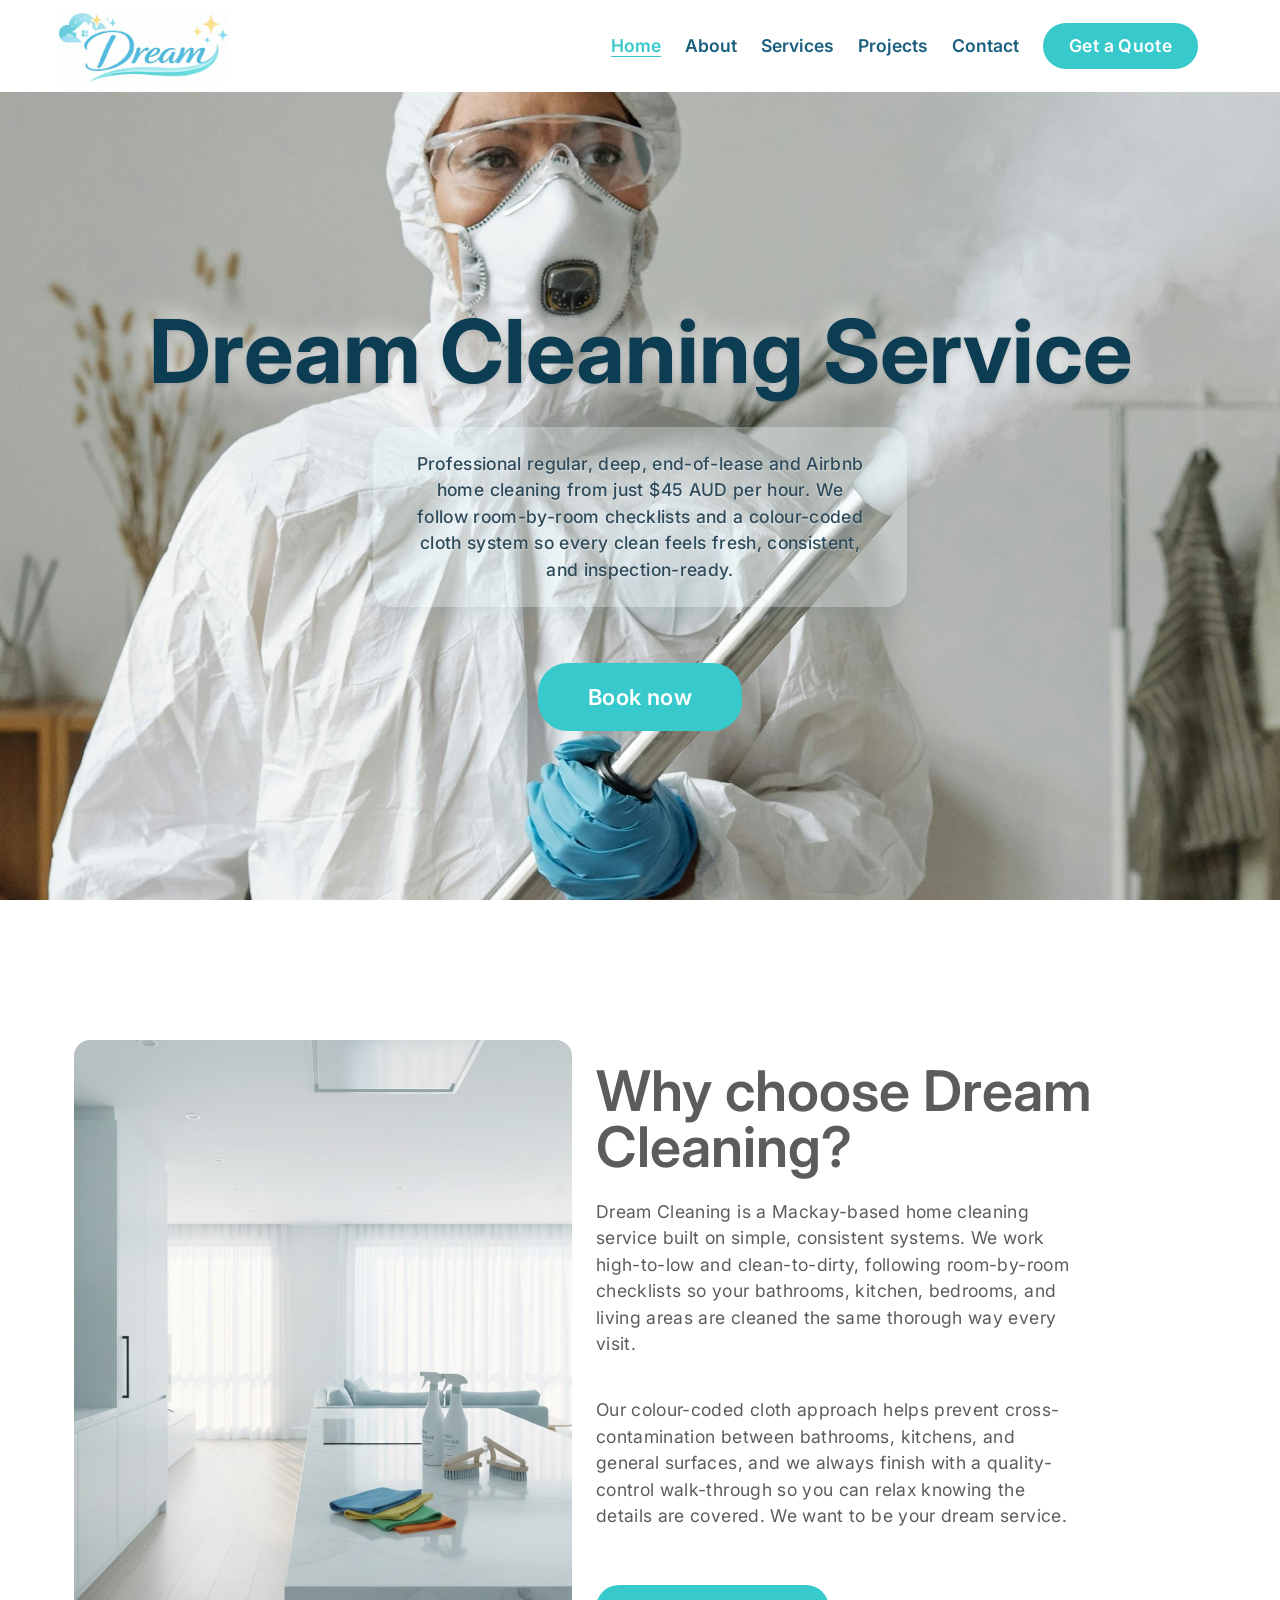
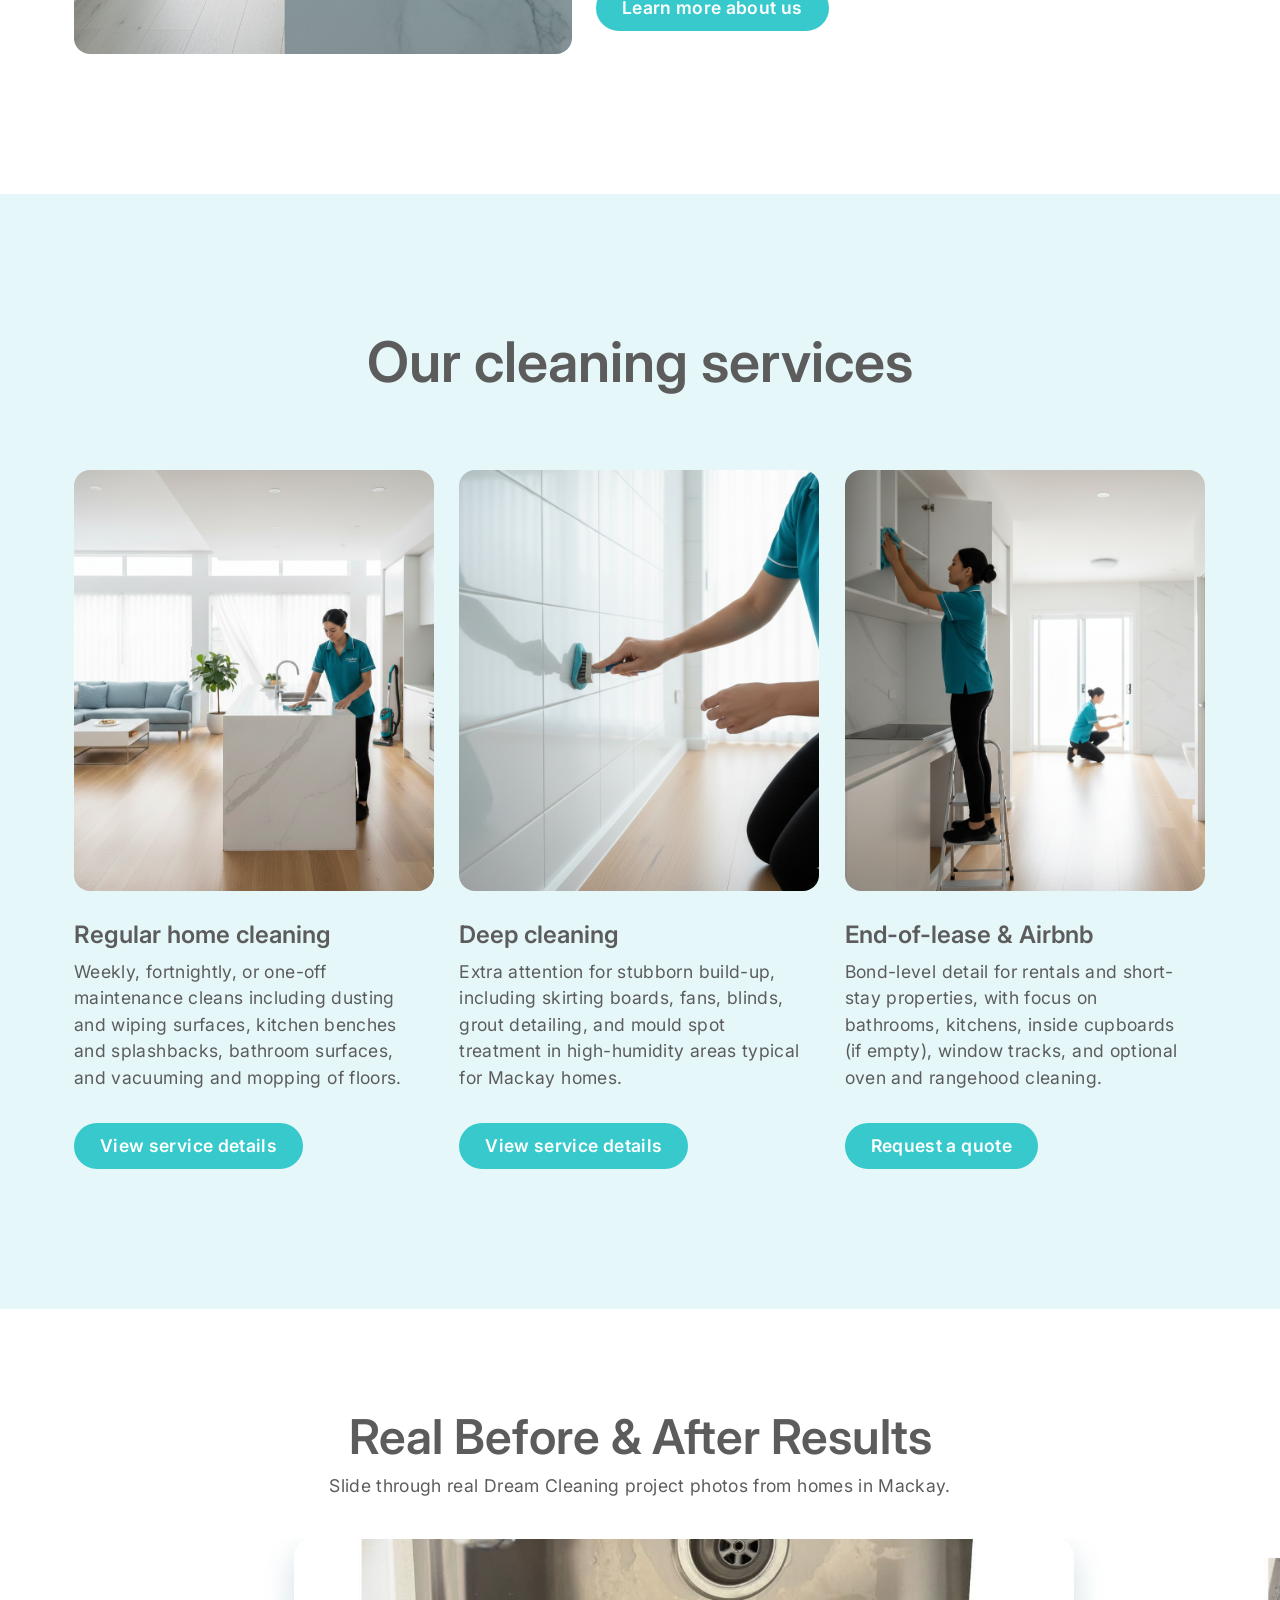
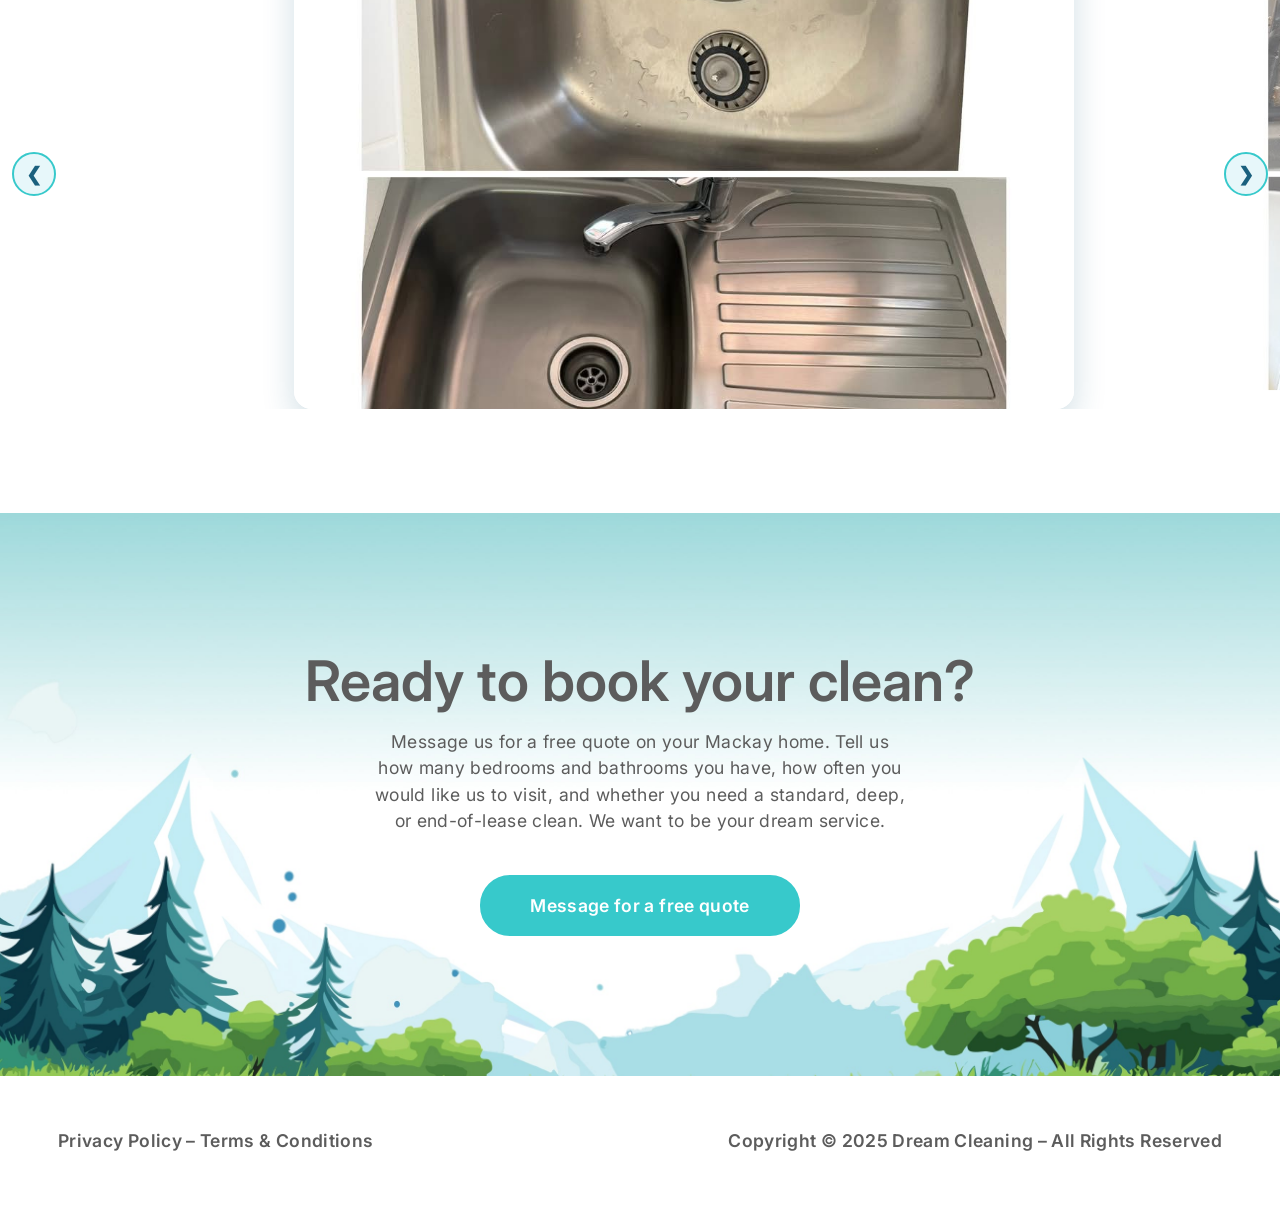
==== commit 7f4eb115: "Added Projects Page" ====
--- a/index.html
+++ b/index.html
@@ -22,6 +22,7 @@
                   <li class="menu__item"><a href="index.html" class="menu__link menu__link--active">Home</a></li>
                   <li class="menu__item"><a href="about.html" class="menu__link">About</a></li>
                   <li class="menu__item"><a href="services.html" class="menu__link">Services</a></li>
+                  <li class="menu__item"><a href="projects.html" class="menu__link">Projects</a></li>
                   <li class="menu__item"><a href="contact.html" class="menu__link">Contact</a></li>
                 </ul>
                 <a href="contact.html" class="actions-header__button">Get a Quote</a>
--- a/css/style.css
+++ b/css/style.css
@@ -464,6 +464,179 @@
   color: var(--color-white);
 }
 
+/* ************PROJECTS PAGE**************** */
+
+.main_projects {
+  background: linear-gradient(rgba(230, 247, 250, 0.66), rgba(230, 247, 250, 0.66)),
+    url("../images/Project_Photos/2.jpeg") center / cover no-repeat;
+}
+
+.project-spotlight__container {
+  padding-top: 8.75rem;
+  padding-bottom: 4.375rem;
+  display: grid;
+  grid-template-columns: minmax(0, 1.1fr) minmax(0, 1fr);
+  gap: 2rem;
+  align-items: center;
+}
+
+.project-spotlight__image {
+  border-radius: 16px;
+  overflow: hidden;
+  box-shadow: 0 14px 34px rgba(26, 96, 126, 0.16);
+}
+
+.project-spotlight__image img {
+  width: 100%;
+  height: 100%;
+  display: block;
+  object-fit: cover;
+}
+
+.project-spotlight__badge {
+  display: inline-block;
+  margin-bottom: 0.938rem;
+  padding: 0.375rem 0.875rem;
+  border-radius: 999px;
+  font-size: 0.813rem;
+  letter-spacing: 0.06em;
+  font-weight: 700;
+  text-transform: uppercase;
+  background-color: var(--color-bg-light);
+  color: var(--color-primary);
+}
+
+.project-spotlight__title {
+  margin-bottom: 1rem;
+}
+
+.project-spotlight__text {
+  margin-bottom: 1.75rem;
+  line-height: 150%;
+  letter-spacing: 0.02em;
+  max-width: 33rem;
+}
+
+.projects-gallery__container {
+  padding-top: 2rem;
+  padding-bottom: 8.75rem;
+}
+
+.projects-gallery__filters {
+  display: flex;
+  flex-wrap: wrap;
+  gap: 0.75rem;
+  margin-bottom: 2rem;
+}
+
+.projects-gallery__filter {
+  border: 2px solid var(--color-secondary);
+  color: var(--color-primary);
+  background-color: var(--color-white);
+  border-radius: 999px;
+  padding: 0.563rem 1rem;
+  font-weight: 600;
+  transition: all 0.25s;
+}
+
+.projects-gallery__filter.is-active,
+.projects-gallery__filter:hover {
+  background-color: var(--color-primary);
+  border-color: var(--color-primary);
+  color: var(--color-white);
+}
+
+.projects-gallery__grid {
+  display: grid;
+  grid-template-columns: repeat(3, minmax(0, 1fr));
+  gap: 1.25rem;
+}
+
+.project-card {
+  border-radius: 16px;
+  overflow: hidden;
+  background: var(--color-white);
+  border: 1px solid rgba(68, 164, 202, 0.2);
+  box-shadow: 0 10px 24px rgba(26, 96, 126, 0.09);
+  transition: transform 0.25s, box-shadow 0.25s;
+}
+
+.project-card:hover {
+  transform: translateY(-4px);
+  box-shadow: 0 16px 30px rgba(26, 96, 126, 0.14);
+}
+
+.project-card.is-hidden {
+  display: none;
+}
+
+.project-card__image {
+  height: 230px;
+}
+
+.project-card__image img {
+  width: 100%;
+  height: 100%;
+  object-fit: cover;
+  display: block;
+}
+
+.project-card__body {
+  padding: 1rem 1rem 1.125rem;
+}
+
+.project-card__badge {
+  display: inline-block;
+  margin-bottom: 0.625rem;
+  padding: 0.25rem 0.625rem;
+  border-radius: 999px;
+  background-color: var(--color-bg-light);
+  color: var(--color-primary);
+  font-size: 0.75rem;
+  text-transform: uppercase;
+  font-weight: 700;
+  letter-spacing: 0.05em;
+}
+
+.project-card__title {
+  color: var(--color-text-heading);
+  margin-bottom: 0.5rem;
+  font-size: 1.15rem;
+  font-weight: 600;
+}
+
+.project-card__text {
+  font-size: 0.938rem;
+  line-height: 150%;
+  letter-spacing: 0.02em;
+}
+
+.projects-cta__container {
+  background: linear-gradient(180deg, rgba(26, 96, 126, 0.9), rgba(26, 96, 126, 0.9)),
+    url("../images/Project_Photos/7.jpeg") center / cover no-repeat;
+  border-radius: 18px;
+  color: var(--color-white);
+  text-align: center;
+  padding: 4rem 1.25rem;
+  margin-bottom: 8.75rem;
+}
+
+.projects-cta__title {
+  color: var(--color-white);
+  margin-bottom: 1rem;
+}
+
+.projects-cta__text {
+  max-width: 36rem;
+  margin: 0 auto 1.75rem;
+  line-height: 150%;
+  letter-spacing: 0.02em;
+}
+
+.projects-cta__button {
+  border-color: var(--color-white);
+}
+
 /* ****************OUTRO**************** */
 
 .outro__container {
@@ -1553,4 +1726,38 @@
   .resources__container {
     grid-template-columns: 1fr;
   }
+}
+
+@media (max-width: 992px) {
+  .project-spotlight__container {
+    grid-template-columns: 1fr;
+    padding-top: 4.375rem;
+    padding-bottom: 2.5rem;
+  }
+
+  .projects-gallery__container {
+    padding-bottom: 4.375rem;
+  }
+
+  .projects-gallery__grid {
+    grid-template-columns: repeat(2, minmax(0, 1fr));
+  }
+
+  .projects-cta__container {
+    margin-bottom: 4.375rem;
+  }
+}
+
+@media (max-width: 700px) {
+  .projects-gallery__grid {
+    grid-template-columns: 1fr;
+  }
+
+  .projects-gallery__filters {
+    justify-content: center;
+  }
+
+  .project-card__image {
+    height: 250px;
+  }
 }
